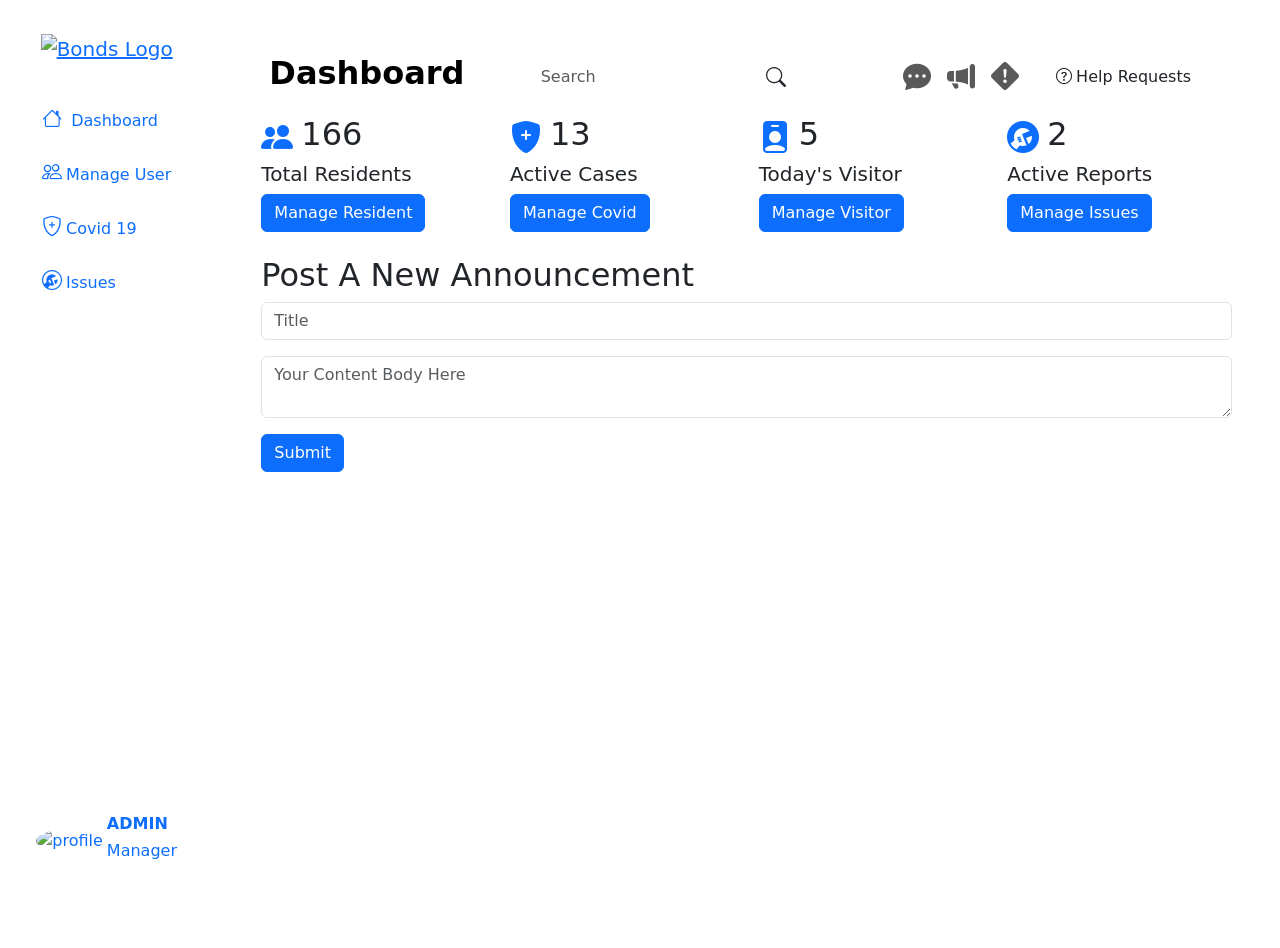
==== admin-dashboard.html @ 6b78538d "Add files via upload" ====
<!DOCTYPE html>
<html lang="en">

<head>
    <meta charset="UTF-8">
    <meta http-equiv="X-UA-Compatible" content="IE=edge">
    <meta name="viewport" content="width=device-width, initial-scale=1.0">
    <!-- Jquery CDN -->
    <script src="https://cdnjs.cloudflare.com/ajax/libs/jquery/3.6.0/jquery.min.js"
        integrity="sha512-894YE6QWD5I59HgZOGReFYm4dnWc1Qt5NtvYSaNcOP+u1T9qYdvdihz0PPSiiqn/+/3e7Jo4EaG7TubfWGUrMQ=="
        crossorigin="anonymous" referrerpolicy="no-referrer"></script>
    <!-- Favicon -->
    <link rel="icon" type="image/x-icon" href="assets/images/admin-favicon.png">
    <!-- Bootstrap CSS CDN -->
    <link href="https://cdn.jsdelivr.net/npm/bootstrap@5.1.3/dist/css/bootstrap.min.css" rel="stylesheet"
        integrity="sha384-1BmE4kWBq78iYhFldvKuhfTAU6auU8tT94WrHftjDbrCEXSU1oBoqyl2QvZ6jIW3" crossorigin="anonymous">
    <!-- Bootstrap ICON -->
    <link rel="stylesheet" href="https://cdn.jsdelivr.net/npm/bootstrap-icons@1.8.1/font/bootstrap-icons.css">
    <!-- D3JS -->
    <script src="https://d3js.org/d3.v4.js"></script>
    <!-- Datatable CSS CDN -->
    <link rel="stylesheet" href="https://cdn.datatables.net/1.11.5/css/jquery.dataTables.min.css">
    <!-- Datatable JS CDN -->
    <script src="https://cdn.datatables.net/1.11.5/js/jquery.dataTables.min.js"></script>
    <!-- Sweet Alert CDN -->
    <script src="//cdn.jsdelivr.net/npm/sweetalert2@11"></script>
    <link rel="stylesheet" href="assets/css/admin.css">
    <title>Bonds Admin</title>
</head>

<body>

    <!-- Outermost Container -->
    <div class="container-fluid">
        <!--Outer Row -->
        <div class="row flex-nowrap">

            <!--////////////////////
                Sidebar Start
            ////////////////////-->

            <div class="col-auto col-md-3 col-lg-3 col-xl-2 px-sm-2 py-4 pe-4 bg-white" id="sidebar">
                <div class="d-flex flex-column align-items-center align-items-sm-start px-3 pt-2 text-white min-vh-100">
                    <!-- Logo Area -->
                    <a class="mx-auto" id="logo" href="admin-dashboard.html"
                        class="d-flex align-items-center pb-3 mb-md-0 me-md-auto text-decoration-none">
                        <span class="fs-5 d-none d-sm-inline"><img src="assets/images/admin.png" alt="Bonds Logo"
                                width="150"></span>
                        <span class="fs-5 d-sm-none"><img src="assets/images/admin-favicon.png" alt="Bonds Logo"
                                width="30"></span>
                    </a>

                    <!-- Menu Start -->
                    <ul class="mx-auto nav nav-pills flex-column mb-sm-auto mb-0 align-items-center align-items-sm-start mt-4"
                        id="menu">
                        <li class="nav-item mt-2">
                            <a href="admin-dashboard.html" class="nav-link  menu_a">
                                <i class="fs-5 bi bi-house"></i> <span
                                    class="fs-6 ms-1 d-none d-sm-inline">Dashboard</span>
                            </a>
                        </li>

                        <li class="nav-item mt-2">
                            <a href="admin-manageuser.html" class="nav-link menu_a">
                                <i class="fs-5 bi bi-people"></i><span class="fs-6 ms-1 d-none d-sm-inline">Manage
                                    User</span>
                            </a>
                        </li>

                        <li class="nav-item mt-2">
                            <a href="admin-managecovid.html" class="nav-link menu_a">
                                <i class="fs-5 bi bi-shield-plus"></i><span class="fs-6 ms-1 d-none d-sm-inline">Covid
                                    19</span>
                            </a>
                        </li>

                        <li class="nav-item mt-2">
                            <a href="admin-maintenance.html" class="nav-link menu_a">
                                <i class="fs-5 bi bi-wrench-adjustable-circle"></i><span
                                    class="fs-6 ms-1 d-none d-sm-inline">Issues</span>
                            </a>
                        </li>

                    </ul>
                    <!-- Menu End -->
                    <hr>

                    <!-- Profile Start -->
                    <div class="dropdown w-100 mb-5 py-md-2" id="profile">
                        <a href="#" class=" text-decoration-none d-flex align-items-center justify-content-center"
                            id="dropdownUser1" data-bs-toggle="dropdown" aria-expanded="false">
                            <div class="">
                                <img src="assets/images/profile-image.png" alt="profile" width="50" height="50"
                                    class="rounded-circle">
                            </div>

                            <span class="d-none d-sm-inline ps-1">
                                <div class="">
                                    <h6 class="fw-bold">ADMIN</h6>
                                    <h6>Manager</h6>
                                </div>
                            </span>
                        </a>
                        <ul class="dropdown-menu dropdown-menu text-small shadow" aria-labelledby="dropdownUser1">
                            <li>
                                <a class="dropdown-item text-primary" href="profile.html">
                                    <i class="fs-6 bi bi-person"></i>
                                    <span class="ms-2">Profile</span>
                                </a>
                            </li>
                            <li>
                                <hr class="dropdown-divider">
                            </li>
                            <li><a class="dropdown-item text-danger" href="index.html">
                                    <i class="fs-6 bi bi-box-arrow-right"></i>
                                    <span class="ms-2">Logout</span>
                                </a></li>
                        </ul>
                    </div>
                    <!-- Profile End -->
                </div>
            </div>


            <!--////////////////////
                Sidebar End
            ////////////////////-->

            <!--////////////////////
                Right Container Start
            ////////////////////-->
            <div class="py-4 mx-4 col" id="right_container">

                <!--////////////////////
                    Top Bar Start
                ////////////////////-->

                <div class="container-fluid ps-2" id="topbar_container">
                    <nav class="navbar navbar-expand-lg navbar-light mt-3" id="topbar">
                        <div class="container-fluid">
                            <!-- Page Title -->
                            <h2 class="navbar-brand fw-bolder fs-2 mydarkgreen" id="page_title">Bonds Admin</h2>

                            <button class="navbar-toggler" type="button" data-bs-toggle="collapse"
                                data-bs-target="#navbarSupportedContent" aria-controls="navbarSupportedContent"
                                aria-expanded="false" aria-label="Toggle navigation">
                                <span class="navbar-toggler-icon"></span>
                            </button>
                            <span class="collapse navbar-collapse" id="navbarSupportedContent">
                                <form class="d-flex ms-auto me-auto p-0">
                                    <input class="form-control border-0 rounded-0 rounded-start" type="search"
                                        placeholder="Search" aria-label="Search" id="top_searchbar">
                                    <button class="btn btn-outline-none bg-white rounded-0 rounded-end w-md-25"
                                        type="submit"><i class="bi bi-search fs-5"></i></button>
                                </form>

                                <ul class="navbar-nav ms-auto me-3">

                                    <!-- chat icon -->
                                    <li class="nav-item dropdown">

                                        <a title="Messages" class="nav-link" href="#" id="notification-dropdown"
                                            role="button" data-bs-toggle="dropdown" aria-expanded="false">
                                            <i class="mygreen bi bi-chat-dots-fill fs-3"></i>
                                        </a>
                                        <ul class="dropdown-menu dropdown-menu-end"
                                            aria-labelledby="notification-dropdown">
                                            <li><a class="dropdown-item" href="#"><img class="rounded-circle"
                                                        src="assets/images/profile-image.png" width="30" alt="">I Love
                                                    You</a>
                                                <hr class="dropdown-divider">
                                            </li>
                                            <li><a class="dropdown-item" href="#"><img class="rounded-circle"
                                                        src="assets/images/profile-image.png" width="30" alt="">I Hate
                                                    You</a>
                                                <hr class="dropdown-divider">
                                            </li>
                                            <li><a class="dropdown-item" href="#"><img class="rounded-circle"
                                                        src="assets/images/profile-image.png" width="30" alt="">I Want
                                                    You</a>
                                                <hr class="dropdown-divider">
                                            </li>
                                            <!-- <li><hr class="dropdown-divider"></li> -->
                                            <li><a class="dropdown-item text-center mygreen" href="chat.html">View All
                                                    Chats</a></li>
                                        </ul>
                                    </li>
                                    <!-- chat icon end -->
                                    <li class="nav-item dropdown">

                                        <a title="Announcements" class="nav-link" href="#" id="notification-dropdown"
                                            role="button" data-bs-toggle="dropdown" aria-expanded="false">
                                            <i class="mygreen bi bi-megaphone-fill fs-3"></i>
                                        </a>
                                        <ul class="dropdown-menu dropdown-menu-end"
                                            aria-labelledby="notification-dropdown">
                                            <li><a class="dropdown-item" href="#">Admin Have Made an Announcement</a>
                                            </li>

                                            <li>
                                                <hr class="dropdown-divider">
                                            </li>
                                            <li><a class="dropdown-item" href="#">Basketball Competition 6pm</a></li>
                                            <li>
                                                <hr class="dropdown-divider">
                                            </li>
                                            <li><a class="dropdown-item" href="#">Electric Cutoff 8-10pm</a></li>
                                            <li>
                                                <hr class="dropdown-divider">
                                            </li>
                                            <li><a class="dropdown-item text-center mygreen"
                                                    href="admin-announcement.html">View All Announcements</a></li>
                                        </ul>
                                    </li>
                                    <li class="nav-item dropdown">

                                        <a title="Make Report" class="nav-link" role="button" data-bs-toggle="modal"
                                            data-bs-target="#exampleModal">
                                            <i class="mygreen bi bi-exclamation-diamond-fill fs-3"></i>
                                        </a>
                                    </li>

                                </ul>
                                <button label="Get Suppport" class="me-lg-3 btn btn_mygreen"><i
                                        class="bi bi-question-circle me-1"></i>Help Requests</button>

                            </span>
                        </div>
                    </nav>
                </div>


                <!--////////////////////
                     Top Bar End
                ////////////////////-->

                <!-- Container Under Right Container -->
                <div class="container main_content_container">
                    <div class="row">

                        <!-- ***************************************************************
                                     PUT YOUR CONTENT BELOW 
                 *******************************************************************-->
                        <div class="col-md-6 col-lg-3 mt-4 mt-lg-0">
                            <div class="mycontainer">
                                <div class="d-flex align-items-center py-auto">
                                    <i class="bi bi-people-fill fs-2 text-primary"></i>
                                    <h2 class="ms-2">166</h2>
                                </div>
                                <h5>Total Residents</h5>
                                <a href="admin-manageuser.html" class="btn btn-primary">Manage Resident</a>
                            </div>
                        </div>

                        <div class="col-md-6 col-lg-3 mt-4 mt-lg-0 ">
                            <div class="mycontainer">
                                <div class="d-flex align-items-center py-auto">
                                    <i class="bi bi-shield-fill-plus fs-2 text-primary"></i>
                                    <h2 class="ms-2">13</h2>
                                </div>
                                <h5>Active Cases</h5>
                                <a href="admin-managecovid.html" class="btn btn-primary">Manage Covid</a>
                            </div>
                        </div>

                        <div class="col-md-6 col-lg-3 mt-4 mt-lg-0 ">
                            <div class="mycontainer">
                                <div class="d-flex align-items-center py-auto">
                                    <i class="bi bi-person-badge-fill fs-2 text-primary"></i>
                                    <h2 class="ms-2">5</h2>
                                </div>
                                <h5>Today's Visitor</h5>
                                <a href="admin-manageuser.html#VisitorTable" class="btn btn-primary">Manage Visitor</a>
                            </div>
                        </div>

                        <div class="col-md-6 col-lg-3 mt-4 mt-lg-0">
                            <div class="mycontainer">
                                <div class="d-flex align-items-center py-auto">
                                    <i class="bi bi-wrench-adjustable-circle-fill fs-2 text-primary"></i>
                                    <h2 class="ms-2">2</h2>
                                </div>
                                <h5>Active Reports</h5>
                                <a href="admin-maintenance.html" class="btn btn-primary">Manage Issues</a>
                            </div>
                        </div>


                        <!-- Post Announcement -->
                        <div class="col-12 mt-4">
                            <div class="mycontainer ">
                                <h2>Post A New Announcement</h2>
                                <form id="annoucement-form">
                                    <div class="input-group mb-3">
                                        <input type="text" class="form-control" id="title" placeholder="Title">
                                    </div>
                                    <div class="input-group mb-3">
                                        <textarea class="form-control" id="content"
                                            placeholder="Your Content Body Here"></textarea>
                                    </div>

                                </form>
                                <button class="btn btn-primary" onclick="submitAnnouncement()">Submit</button>
                            </div>
                        </div>




                        <!-- Scrollable modal -->
                        <div class="modal fade" id="exampleModal" tabindex="-1" aria-labelledby="exampleModalLabel"
                            aria-hidden="true">
                            <div class="modal-dialog modal-dialog-scrollable">
                                <div class="modal-content">
                                    <div class="modal-header">
                                        <h5 class="modal-title" id="exampleModalLabel">Modal</h5>
                                        <button type="button" class="btn-close" data-bs-dismiss="modal"
                                            aria-label="Close"></button>
                                    </div>
                                    <div class="modal-body">
                                        Lorem ipsum dolor sit amet consectetur adipisicing elit. In laudantium
                                        voluptatum, eius sunt obcaecati at magni dolor, accusantium quas temporibus
                                        natus sit autem minima dignissimos rerum saepe earum qui perferendis distinctio
                                        esse ipsam odio totam ex. Facilis suscipit quod quibusdam, veniam,
                                        necessitatibus adipisci cumque nisi tenetur unde possimus quisquam nemo iste
                                        quae ab eaque explicabo placeat quia error alias laborum, voluptate rem odit eos
                                        harum? Minus natus quam unde, aperiam tempora voluptatibus ex expedita fugiat
                                        atque dolorum aspernatur reprehenderit odio sit omnis, eaque ullam nam labore
                                        ipsum suscipit asperiores! Perferendis excepturi quos, debitis vel eum officiis?
                                        Odit eligendi, eveniet, et nesciunt sequi veniam quisquam officiis amet eius
                                        minima doloremque dolore tempora sit voluptatibus beatae perspiciatis aspernatur
                                        accusamus asperiores veritatis! Reprehenderit, deserunt consectetur sit id
                                        inventore optio recusandae voluptatibus, adipisci eos quaerat esse, mollitia
                                        tempore? Dolore quae maiores cum animi earum nam ullam perferendis nulla
                                        excepturi, aperiam similique, illo et recusandae tempore magni. Minus fuga
                                        nostrum iusto libero aspernatur magni, fugit quasi consequuntur, sint fugiat
                                        deleniti obcaecati at temporibus blanditiis, nemo velit tempora aliquam officiis
                                        tempore. Facilis, libero, distinctio ipsam fugiat velit aperiam praesentium
                                        nulla temporibus ipsa aut deleniti beatae facere totam corrupti! Autem rem
                                        praesentium quis rerum, quod vitae placeat delectus a optio, iure aliquid culpa
                                        velit saepe animi, explicabo itaque temporibus. Molestiae cupiditate saepe
                                        voluptatum magni earum, quaerat quae recusandae quis aliquam commodi nam neque
                                        aliquid blanditiis, debitis reprehenderit. Unde est harum, dolorem tempora
                                        cumque, cum dolor minus velit aliquid fugit quaerat illo, tenetur illum.
                                        Incidunt inventore sapiente voluptas impedit, tempora deleniti placeat debitis
                                        nesciunt! Vitae eum autem nemo, incidunt tempora soluta eos iste ab, libero
                                        dolore magni saepe! Minima minus reiciendis voluptatibus libero est nostrum iste
                                        nisi. Provident, aperiam eligendi, libero ratione accusamus totam corporis
                                        praesentium officia natus vero amet ducimus saepe cum quia quis maxime itaque!
                                        Alias at labore numquam iste sint accusantium qui et. Eos distinctio, temporibus
                                        voluptatibus modi incidunt at unde aspernatur. Enim architecto ut quidem ipsam
                                        nemo tempore quae voluptates nobis non qui! Quae sit non amet molestias? Odit
                                        unde inventore a temporibus molestiae, pariatur blanditiis placeat. Reiciendis
                                        dolorum distinctio saepe atque quod? Temporibus minus nihil dolores, quia
                                        eveniet distinctio nostrum ut facere illo vero iste suscipit ipsa laboriosam
                                        obcaecati praesentium harum id excepturi unde maiores! Dolore dignissimos
                                        aspernatur quas, quos deleniti quo nihil iste autem dicta. Aliquam aperiam
                                        eligendi veritatis laudantium ex sequi culpa minus consectetur voluptate eaque
                                        sed autem neque accusantium itaque, saepe fugiat fuga excepturi? Reiciendis ad
                                        architecto hic natus amet optio incidunt saepe tenetur ex eum qui quo
                                        voluptatem, nesciunt, quod maiores accusamus est aliquam? Culpa laborum optio
                                        officiis perspiciatis maiores voluptates, eaque aliquid nemo? Reprehenderit
                                        sequi explicabo cupiditate dicta optio consequuntur iste neque quos id quisquam
                                        error quae incidunt, ut aliquam nostrum! Sit voluptatem mollitia omnis nemo
                                        officia repellendus porro blanditiis cumque architecto magnam, quae hic sequi
                                        voluptas repellat numquam molestiae atque dignissimos magni ipsa delectus
                                        dolorem. Sequi aliquam fuga iusto nobis nam perferendis quaerat veniam harum
                                        alias minus! Animi id reprehenderit, obcaecati eos, accusamus quidem
                                        voluptatibus natus atque suscipit porro provident. Fuga nostrum ad nesciunt?
                                        Commodi doloremque impedit voluptates provident! Recusandae enim consequuntur
                                        voluptas, eius obcaecati aut rerum nihil error dolor repudiandae ducimus nisi,
                                        fuga iusto reiciendis aliquam praesentium atque ratione cupiditate quibusdam
                                        saepe eum blanditiis accusantium. Numquam quas tempora, aut repellendus nostrum
                                        quibusdam. Incidunt velit temporibus veniam facere molestiae, qui sint quis
                                        aliquid, fuga laboriosam optio alias tenetur ab cupiditate ducimus, adipisci
                                        nemo. Deleniti fugit deserunt ullam eaque eius, tempora veniam dolores molestiae
                                        odit, voluptate numquam quos vitae tempore quisquam alias quibusdam
                                        necessitatibus sit eligendi nobis obcaecati sequi autem, non mollitia ipsam.
                                        Voluptatum laboriosam earum numquam maxime dolores, deserunt cupiditate est
                                        reiciendis alias incidunt itaque animi quod ea? Placeat ab quia, doloremque
                                        maxime earum amet nobis quasi. Fugit nihil iusto in distinctio consectetur quam
                                        optio aperiam ducimus exercitationem beatae necessitatibus impedit delectus,
                                        cumque earum ea. Totam commodi hic delectus unde dicta. Placeat laboriosam,
                                        sequi officia ipsum libero provident eius, ipsa iste repudiandae delectus qui
                                        quas odit modi repellendus? Voluptates fugiat ipsam totam in, quia esse tempora,
                                        cum dolorum repellendus molestiae animi suscipit qui optio, dolorem ullam rerum
                                        modi sit reprehenderit architecto non. Repellendus amet totam commodi quasi
                                        obcaecati doloribus ut esse ad quaerat! Id illo maxime molestias, facilis
                                        tempore odio sequi amet itaque corrupti. Ipsa, fuga! Ex fuga explicabo quis
                                        facilis, neque perspiciatis sequi maiores rerum modi expedita vitae similique
                                        impedit eaque optio accusantium quidem necessitatibus error asperiores ipsum ab
                                        autem? Dicta, itaque non. Provident, quasi odit accusamus ipsam ipsum aut dolore
                                        odio sunt omnis ipsa pariatur perspiciatis tempora ex blanditiis! Reprehenderit
                                        at expedita corporis explicabo repudiandae blanditiis deleniti, eaque enim
                                        incidunt ad, est consectetur deserunt id rem. At facilis quam, iusto impedit
                                        quae modi. Reprehenderit natus debitis suscipit consequuntur et, recusandae
                                        voluptas dolor pariatur laboriosam nostrum culpa delectus a nemo sint blanditiis
                                        provident qui, fuga corrupti repudiandae id, expedita deserunt earum ex!
                                        Nesciunt repudiandae minus fugit iure sequi ipsa perspiciatis repellendus
                                        laborum odio similique fuga ut repellat laudantium sapiente dolorum mollitia
                                        reprehenderit, esse debitis quidem? Eos quae officiis voluptatibus adipisci vero
                                        praesentium eum laboriosam incidunt explicabo provident debitis voluptatum
                                        possimus doloremque est, fugiat consectetur. Natus quia tenetur deserunt
                                        voluptates dolor laboriosam neque sapiente? Praesentium architecto molestiae
                                        dicta nobis saepe illum ipsum in doloremque, dolore voluptas. Quas odit dicta
                                        corporis nesciunt fugit nisi, omnis consequuntur temporibus non tenetur facere
                                        laudantium placeat minus! Temporibus quae tenetur rerum earum quas neque debitis
                                        beatae at distinctio provident totam velit quibusdam eveniet voluptates deserunt
                                        aperiam reprehenderit, quam sunt modi, assumenda sint sapiente ipsa cumque ea!
                                        Quas fuga voluptates harum necessitatibus alias voluptatum, ipsa saepe
                                        reprehenderit. Rerum blanditiis neque tempore beatae ad optio quia obcaecati
                                        aperiam corporis quibusdam repudiandae ipsa voluptates voluptatum, non quas
                                        ipsum, consectetur doloremque fugit provident voluptate quidem perferendis
                                        possimus? Cupiditate magni illum, laborum voluptas a beatae accusantium ab eaque
                                        quis, velit consequatur debitis minus rerum rem optio nulla asperiores corrupti
                                        tempora harum neque quibusdam, commodi aspernatur modi? Dicta soluta quam
                                        suscipit nostrum illum sint dolore? Quia, incidunt fugit quas itaque pariatur
                                        accusantium dicta velit, blanditiis dolorem veritatis animi!
                                    </div>
                                    <div class="modal-footer">
                                        <button type="button" class="btn btn-secondary"
                                            data-bs-dismiss="modal">Close</button>
                                    </div>
                                </div>
                            </div>
                        </div>
                        <!-- Modal End -->

                        <!-- ### CHANGE the innner text TO CHANGE THE TOPBAR TITLE -->
                        <script>$("#page_title").text("Dashboard")</script>
                        <!-- ### CHANGE the innner text TO CHANGE THE TITLE -->
                        <script>$("title").text("Admin | Dashboard")</script>
                        <!-- (Included In This file Only)Manage Covid JS -->
                        <script src="assets/js/announcement.js"></script>

                        <!-- ***************************************************************
                            PUT YOUR CONTENT ABOVE (remember to change title)
                 *******************************************************************-->
                    </div><!-- END Row under Right Container -->
                </div>
                <!--END Container under Right Container  -->
            </div>
            <!--END Right Container  -->
        </div> <!-- END Row -->
    </div> <!-- END Outermost Container -->

    <!-- Bootstrap JS CDN -->
    <script src="https://cdn.jsdelivr.net/npm/bootstrap@5.1.3/dist/js/bootstrap.bundle.min.js"
        integrity="sha384-ka7Sk0Gln4gmtz2MlQnikT1wXgYsOg+OMhuP+IlRH9sENBO0LRn5q+8nbTov4+1p"
        crossorigin="anonymous"></script>
    <!-- Fontawesome CDN -->
    <script src="https://kit.fontawesome.com/db51efbc0b.js" crossorigin="anonymous"></script>
    <!-- My Custom JS -->
    <script src="assets/js/script.js"></script>

</body>

</html>
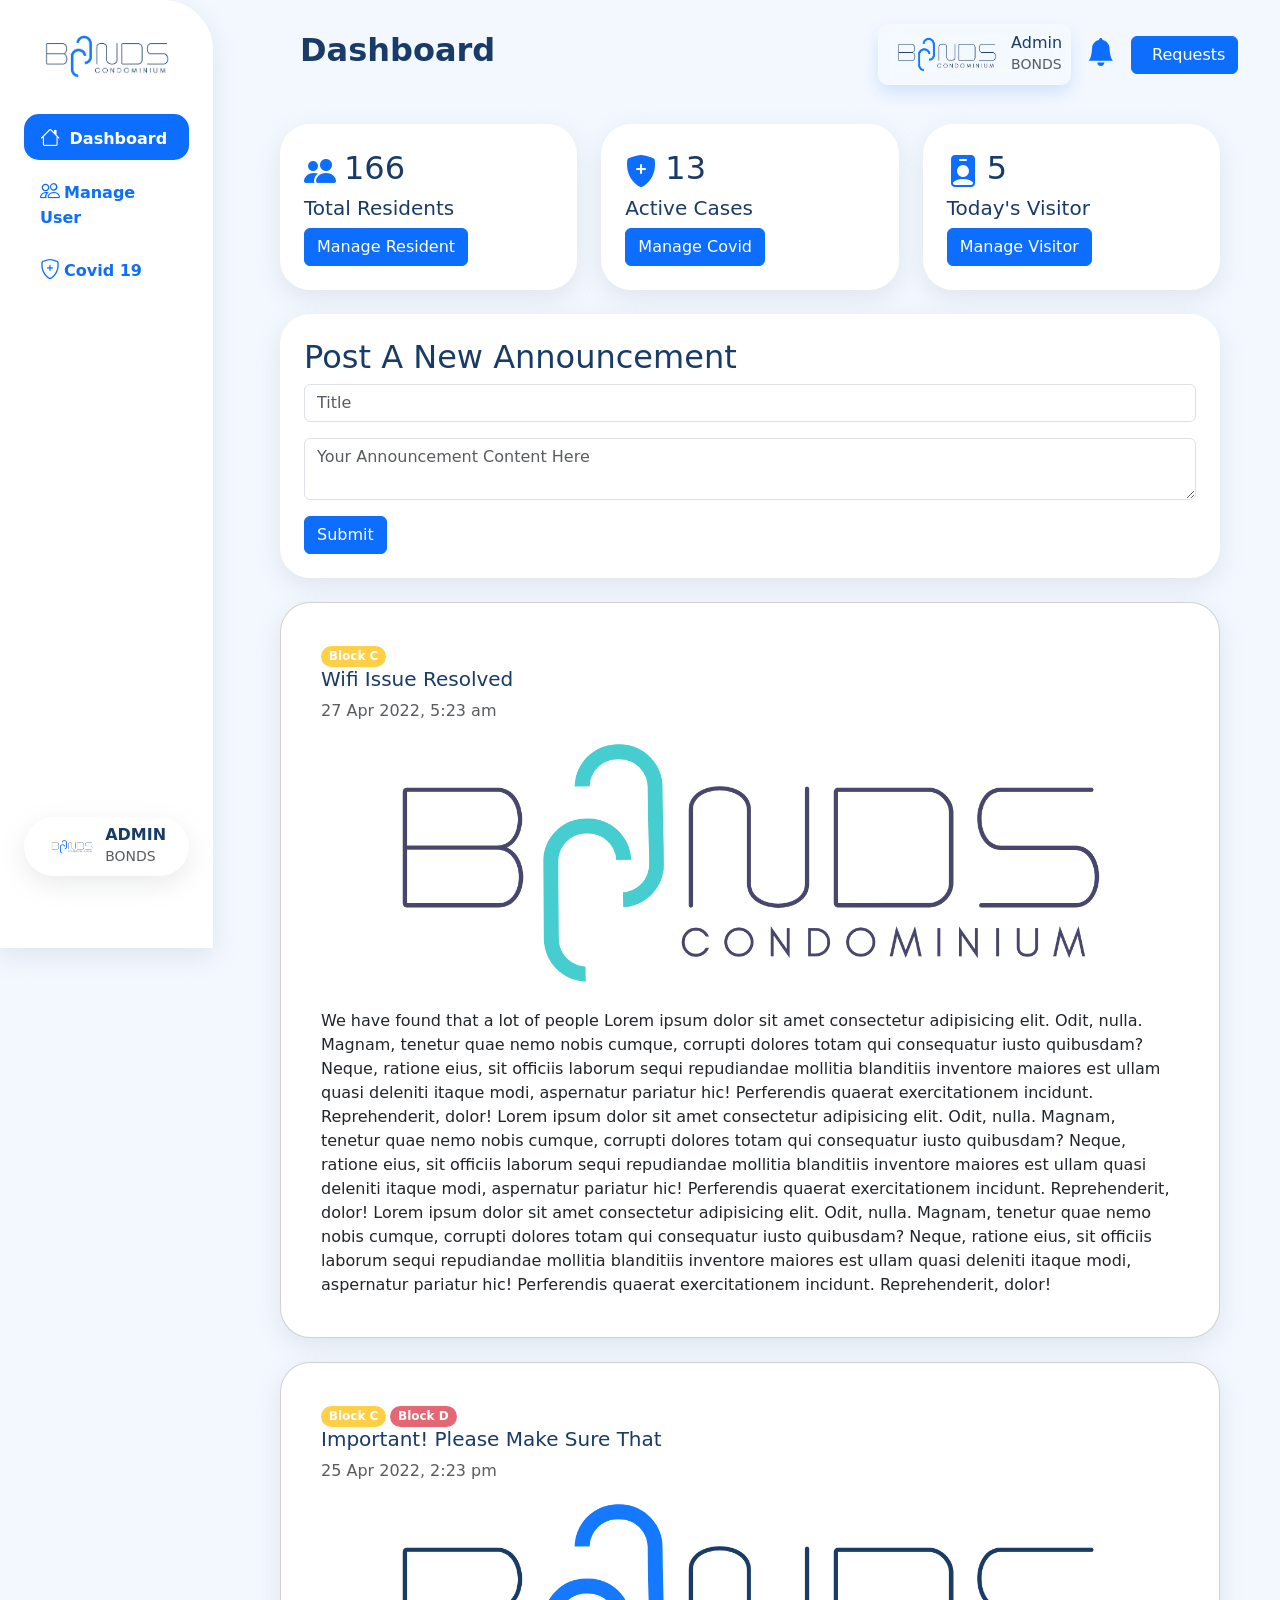
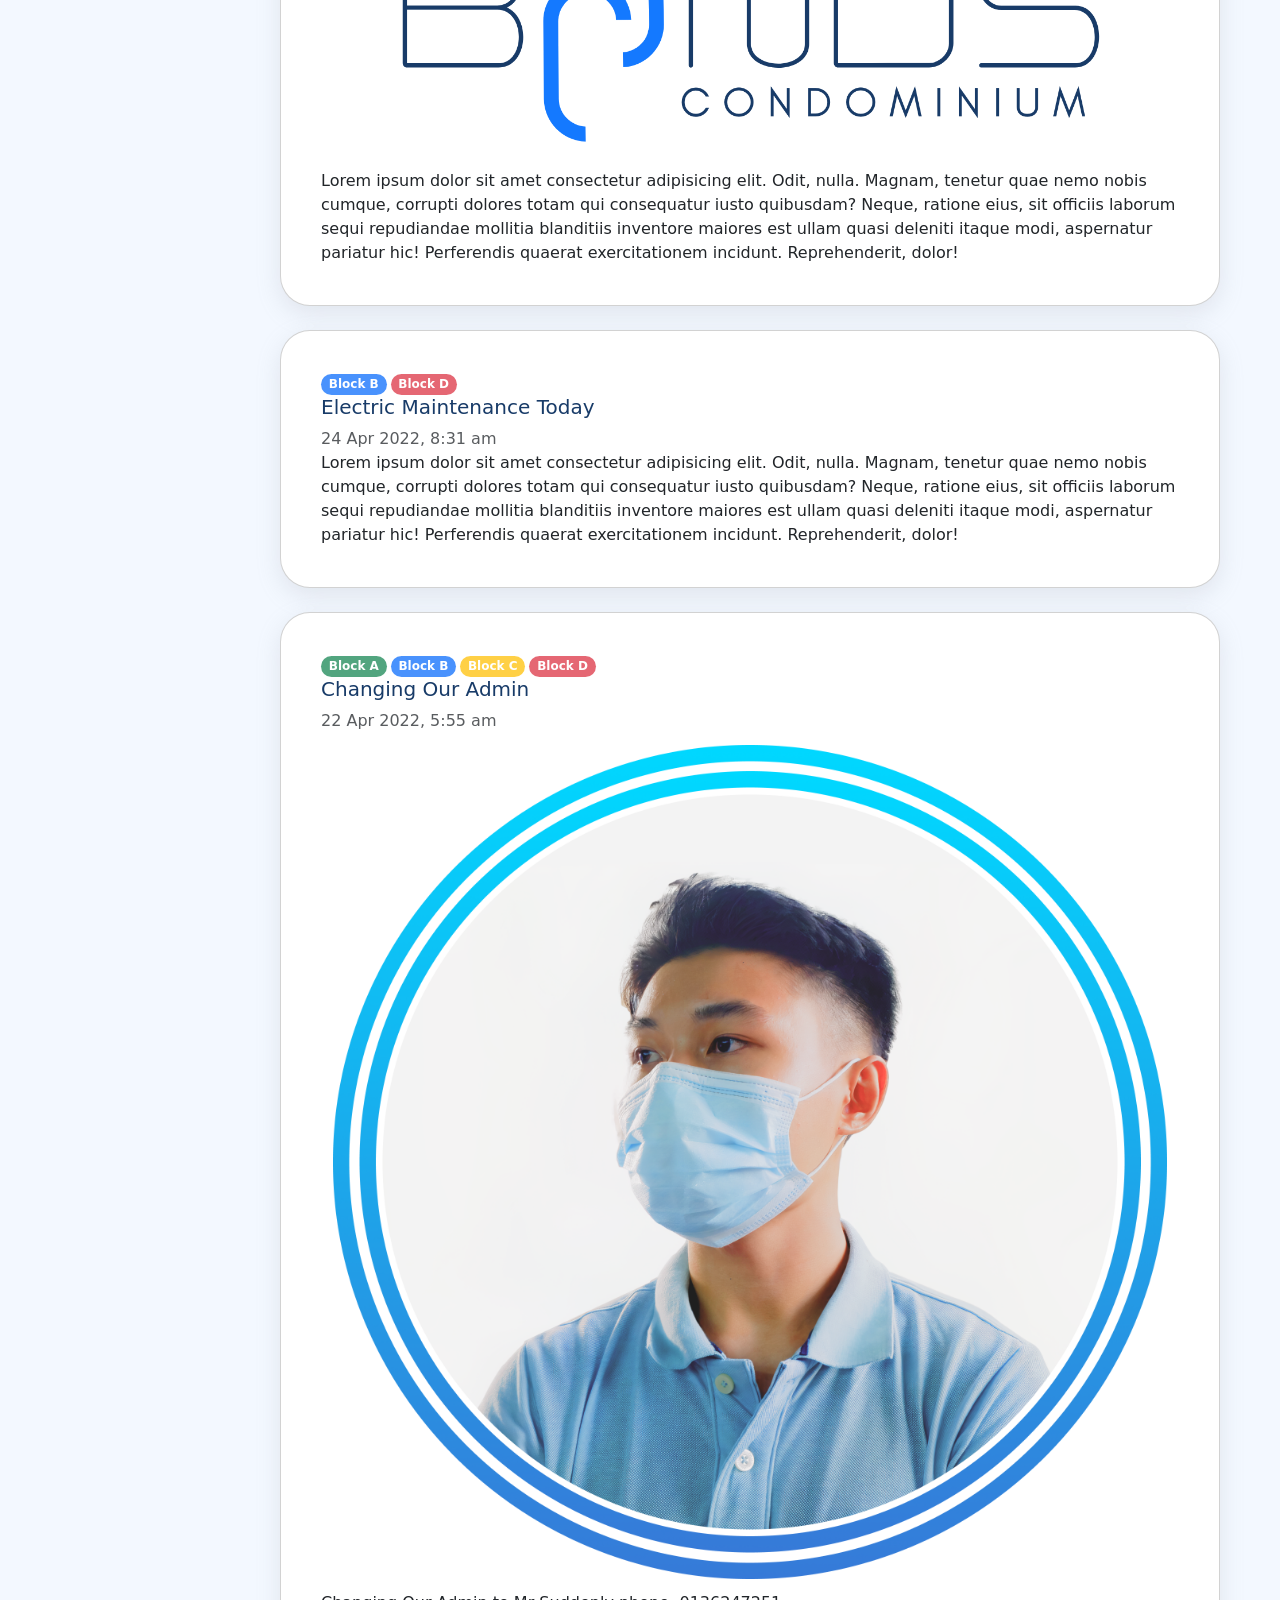
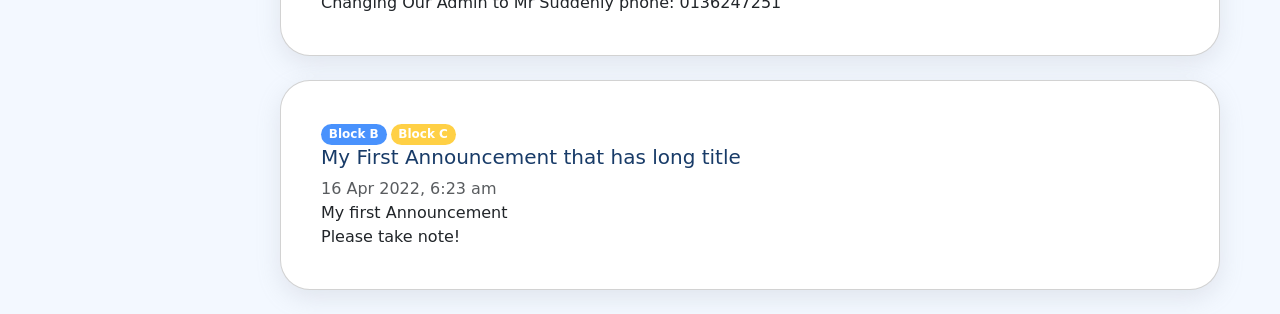
==== commit 521e35fe: "overall fixing style and make it consistent for submission" ====
--- a/admin-dashboard.html
+++ b/admin-dashboard.html
@@ -24,6 +24,8 @@
     <script src="https://cdn.datatables.net/1.11.5/js/jquery.dataTables.min.js"></script>
     <!-- Sweet Alert CDN -->
     <script src="//cdn.jsdelivr.net/npm/sweetalert2@11"></script>
+    <!-- ChatJS CDN -->
+    <script src="https://cdn.jsdelivr.net/npm/chart.js"></script>
     <link rel="stylesheet" href="assets/css/admin.css">
     <title>Bonds Admin</title>
 </head>
@@ -74,12 +76,6 @@
                             </a>
                         </li>
 
-                        <li class="nav-item mt-2">
-                            <a href="admin-maintenance.html" class="nav-link menu_a">
-                                <i class="fs-5 bi bi-wrench-adjustable-circle"></i><span
-                                    class="fs-6 ms-1 d-none d-sm-inline">Issues</span>
-                            </a>
-                        </li>
 
                     </ul>
                     <!-- Menu End -->
@@ -90,27 +86,18 @@
                         <a href="#" class=" text-decoration-none d-flex align-items-center justify-content-center"
                             id="dropdownUser1" data-bs-toggle="dropdown" aria-expanded="false">
                             <div class="">
-                                <img src="assets/images/profile-image.png" alt="profile" width="50" height="50"
-                                    class="rounded-circle">
+                                <img src="assets/images/admin.png" alt="profile" width=50 class="rounded-circle">
                             </div>
 
                             <span class="d-none d-sm-inline ps-1">
-                                <div class="">
-                                    <h6 class="fw-bold">ADMIN</h6>
-                                    <h6>Manager</h6>
+                                <div class="ms-1">
+                                    <h6 class="fw-bold py-0 my-0">ADMIN</h6>
+                                    <small class="text-muted py-0 my-0">BONDS</small>
                                 </div>
                             </span>
                         </a>
                         <ul class="dropdown-menu dropdown-menu text-small shadow" aria-labelledby="dropdownUser1">
-                            <li>
-                                <a class="dropdown-item text-primary" href="profile.html">
-                                    <i class="fs-6 bi bi-person"></i>
-                                    <span class="ms-2">Profile</span>
-                                </a>
-                            </li>
-                            <li>
-                                <hr class="dropdown-divider">
-                            </li>
+                            
                             <li><a class="dropdown-item text-danger" href="index.html">
                                     <i class="fs-6 bi bi-box-arrow-right"></i>
                                     <span class="ms-2">Logout</span>
@@ -139,7 +126,7 @@
                     <nav class="navbar navbar-expand-lg navbar-light mt-3" id="topbar">
                         <div class="container-fluid">
                             <!-- Page Title -->
-                            <h2 class="navbar-brand fw-bolder fs-2 mydarkgreen" id="page_title">Bonds Admin</h2>
+                            <h2 class="navbar-brand fw-bolder fs-2 mydarkgreen" id="page_title">Bonds App</h2>
 
                             <button class="navbar-toggler" type="button" data-bs-toggle="collapse"
                                 data-bs-target="#navbarSupportedContent" aria-controls="navbarSupportedContent"
@@ -147,83 +134,65 @@
                                 <span class="navbar-toggler-icon"></span>
                             </button>
                             <span class="collapse navbar-collapse" id="navbarSupportedContent">
-                                <form class="d-flex ms-auto me-auto p-0">
-                                    <input class="form-control border-0 rounded-0 rounded-start" type="search"
-                                        placeholder="Search" aria-label="Search" id="top_searchbar">
-                                    <button class="btn btn-outline-none bg-white rounded-0 rounded-end w-md-25"
-                                        type="submit"><i class="bi bi-search fs-5"></i></button>
-                                </form>
-
-                                <ul class="navbar-nav ms-auto me-3">
-
-                                    <!-- chat icon -->
-                                    <li class="nav-item dropdown">
-
-                                        <a title="Messages" class="nav-link" href="#" id="notification-dropdown"
-                                            role="button" data-bs-toggle="dropdown" aria-expanded="false">
-                                            <i class="mygreen bi bi-chat-dots-fill fs-3"></i>
-                                        </a>
-                                        <ul class="dropdown-menu dropdown-menu-end"
-                                            aria-labelledby="notification-dropdown">
-                                            <li><a class="dropdown-item" href="#"><img class="rounded-circle"
-                                                        src="assets/images/profile-image.png" width="30" alt="">I Love
-                                                    You</a>
-                                                <hr class="dropdown-divider">
-                                            </li>
-                                            <li><a class="dropdown-item" href="#"><img class="rounded-circle"
-                                                        src="assets/images/profile-image.png" width="30" alt="">I Hate
-                                                    You</a>
-                                                <hr class="dropdown-divider">
-                                            </li>
-                                            <li><a class="dropdown-item" href="#"><img class="rounded-circle"
-                                                        src="assets/images/profile-image.png" width="30" alt="">I Want
-                                                    You</a>
-                                                <hr class="dropdown-divider">
-                                            </li>
-                                            <!-- <li><hr class="dropdown-divider"></li> -->
-                                            <li><a class="dropdown-item text-center mygreen" href="chat.html">View All
-                                                    Chats</a></li>
+                                
+                                <ul class="navbar-nav ms-auto">
+                                    
+                                    <!-- topbar profile start -->
+                                    <li class="nav-item dropdown ms-auto me-1">
+                                        <a href="profile.html" class="text-decoration-none" id="dropdownUser2" data-bs-toggle="dropdown" aria-expanded="false">
+                                            <div class="text-nowrap glassmorphism p-2" id="topbar_profile">
+                                                <div class="d-flex">
+                                                    <div class="my-auto">
+                                                        <img class="rounded-circle" src="assets/images/admin.png" alt="profile picture" height="40">
+                                                    </div>
+                                                    <div class="ms-1">
+                                                        <h6 class="py-0 my-0">Admin</h6>
+                                                        <small class="text-muted py-0 my-0">BONDS</small>
+                                                    </div>
+                                                </div>
+                                            </div>
+                                         </a>
+                                         <ul class="dropdown-menu mt-1"
+                                            aria-labelledby="dropdownUser2">
+                                            <li>
+                                                <a class="dropdown-item text-danger" href="index.html">
+                                                    <i class="fs-5 bi bi-box-arrow-right"></i>
+                                                    <span class="ms-2">Logout</span>
+                                                </a>
+                                            </li>
                                         </ul>
                                     </li>
-                                    <!-- chat icon end -->
-                                    <li class="nav-item dropdown">
+                                    <!-- topbar profile end -->
+
+                                    <li class="nav-item dropdown mx-1">
 
                                         <a title="Announcements" class="nav-link" href="#" id="notification-dropdown"
                                             role="button" data-bs-toggle="dropdown" aria-expanded="false">
-                                            <i class="mygreen bi bi-megaphone-fill fs-3"></i>
+                                            <i class="mygreen bi bi-bell-fill fs-3"></i>
                                         </a>
-                                        <ul class="dropdown-menu dropdown-menu-end"
+                                        <ul class="dropdown-menu"
                                             aria-labelledby="notification-dropdown">
-                                            <li><a class="dropdown-item" href="#">Admin Have Made an Announcement</a>
-                                            </li>
-
+                                            <li class="pt-0"><a class="dropdown-item text-wrap" href="#">Admin changed your covid status from...</a>
+                                            </li>
                                             <li>
                                                 <hr class="dropdown-divider">
                                             </li>
-                                            <li><a class="dropdown-item" href="#">Basketball Competition 6pm</a></li>
+                                            <li><a class="dropdown-item text-wrap" href="#">Admin approved your request at _</a></li>
                                             <li>
                                                 <hr class="dropdown-divider">
                                             </li>
-                                            <li><a class="dropdown-item" href="#">Electric Cutoff 8-10pm</a></li>
+                                            <li><a class="dropdown-item text-wrap" href="#">Your update covid report has been processed...</a></li>
                                             <li>
                                                 <hr class="dropdown-divider">
                                             </li>
                                             <li><a class="dropdown-item text-center mygreen"
-                                                    href="admin-announcement.html">View All Announcements</a></li>
+                                                    href="announcement.html">View All Notifications</a></li>
                                         </ul>
                                     </li>
-                                    <li class="nav-item dropdown">
-
-                                        <a title="Make Report" class="nav-link" role="button" data-bs-toggle="modal"
-                                            data-bs-target="#exampleModal">
-                                            <i class="mygreen bi bi-exclamation-diamond-fill fs-3"></i>
-                                        </a>
-                                    </li>
 
                                 </ul>
-                                <button label="Get Suppport" class="me-lg-3 btn btn_mygreen"><i
-                                        class="bi bi-question-circle me-1"></i>Help Requests</button>
-
+                                <a href="https://mail.google.com/mail/u/0/" target="_blank"  title="Send Email" class="mx-1 btn btn_mygreen">
+                                    <i class="fa-solid fa-file me-2"></i>Requests</a>
                             </span>
                         </div>
                     </nav>
@@ -241,7 +210,8 @@
                         <!-- ***************************************************************
                                      PUT YOUR CONTENT BELOW 
                  *******************************************************************-->
-                        <div class="col-md-6 col-lg-3 mt-4 mt-lg-0">
+                 <div class="row p-0">
+                        <div class="col-md-6 col-lg-4 mt-4 mt-lg-0">
                             <div class="mycontainer">
                                 <div class="d-flex align-items-center py-auto">
                                     <i class="bi bi-people-fill fs-2 text-primary"></i>
@@ -252,7 +222,7 @@
                             </div>
                         </div>
 
-                        <div class="col-md-6 col-lg-3 mt-4 mt-lg-0 ">
+                        <div class="col-md-6 col-lg-4 mt-4 mt-lg-0 ">
                             <div class="mycontainer">
                                 <div class="d-flex align-items-center py-auto">
                                     <i class="bi bi-shield-fill-plus fs-2 text-primary"></i>
@@ -263,7 +233,7 @@
                             </div>
                         </div>
 
-                        <div class="col-md-6 col-lg-3 mt-4 mt-lg-0 ">
+                        <div class="col-md-6 col-lg-4 mt-4 mt-lg-0 ">
                             <div class="mycontainer">
                                 <div class="d-flex align-items-center py-auto">
                                     <i class="bi bi-person-badge-fill fs-2 text-primary"></i>
@@ -273,157 +243,37 @@
                                 <a href="admin-manageuser.html#VisitorTable" class="btn btn-primary">Manage Visitor</a>
                             </div>
                         </div>
-
-                        <div class="col-md-6 col-lg-3 mt-4 mt-lg-0">
-                            <div class="mycontainer">
-                                <div class="d-flex align-items-center py-auto">
-                                    <i class="bi bi-wrench-adjustable-circle-fill fs-2 text-primary"></i>
-                                    <h2 class="ms-2">2</h2>
-                                </div>
-                                <h5>Active Reports</h5>
-                                <a href="admin-maintenance.html" class="btn btn-primary">Manage Issues</a>
-                            </div>
-                        </div>
-
+                </div>
 
                         <!-- Post Announcement -->
-                        <div class="col-12 mt-4">
-                            <div class="mycontainer ">
-                                <h2>Post A New Announcement</h2>
-                                <form id="annoucement-form">
-                                    <div class="input-group mb-3">
-                                        <input type="text" class="form-control" id="title" placeholder="Title">
-                                    </div>
-                                    <div class="input-group mb-3">
-                                        <textarea class="form-control" id="content"
-                                            placeholder="Your Content Body Here"></textarea>
-                                    </div>
-
-                                </form>
-                                <button class="btn btn-primary" onclick="submitAnnouncement()">Submit</button>
-                            </div>
-                        </div>
-
-
-
-
-                        <!-- Scrollable modal -->
-                        <div class="modal fade" id="exampleModal" tabindex="-1" aria-labelledby="exampleModalLabel"
-                            aria-hidden="true">
-                            <div class="modal-dialog modal-dialog-scrollable">
-                                <div class="modal-content">
-                                    <div class="modal-header">
-                                        <h5 class="modal-title" id="exampleModalLabel">Modal</h5>
-                                        <button type="button" class="btn-close" data-bs-dismiss="modal"
-                                            aria-label="Close"></button>
-                                    </div>
-                                    <div class="modal-body">
-                                        Lorem ipsum dolor sit amet consectetur adipisicing elit. In laudantium
-                                        voluptatum, eius sunt obcaecati at magni dolor, accusantium quas temporibus
-                                        natus sit autem minima dignissimos rerum saepe earum qui perferendis distinctio
-                                        esse ipsam odio totam ex. Facilis suscipit quod quibusdam, veniam,
-                                        necessitatibus adipisci cumque nisi tenetur unde possimus quisquam nemo iste
-                                        quae ab eaque explicabo placeat quia error alias laborum, voluptate rem odit eos
-                                        harum? Minus natus quam unde, aperiam tempora voluptatibus ex expedita fugiat
-                                        atque dolorum aspernatur reprehenderit odio sit omnis, eaque ullam nam labore
-                                        ipsum suscipit asperiores! Perferendis excepturi quos, debitis vel eum officiis?
-                                        Odit eligendi, eveniet, et nesciunt sequi veniam quisquam officiis amet eius
-                                        minima doloremque dolore tempora sit voluptatibus beatae perspiciatis aspernatur
-                                        accusamus asperiores veritatis! Reprehenderit, deserunt consectetur sit id
-                                        inventore optio recusandae voluptatibus, adipisci eos quaerat esse, mollitia
-                                        tempore? Dolore quae maiores cum animi earum nam ullam perferendis nulla
-                                        excepturi, aperiam similique, illo et recusandae tempore magni. Minus fuga
-                                        nostrum iusto libero aspernatur magni, fugit quasi consequuntur, sint fugiat
-                                        deleniti obcaecati at temporibus blanditiis, nemo velit tempora aliquam officiis
-                                        tempore. Facilis, libero, distinctio ipsam fugiat velit aperiam praesentium
-                                        nulla temporibus ipsa aut deleniti beatae facere totam corrupti! Autem rem
-                                        praesentium quis rerum, quod vitae placeat delectus a optio, iure aliquid culpa
-                                        velit saepe animi, explicabo itaque temporibus. Molestiae cupiditate saepe
-                                        voluptatum magni earum, quaerat quae recusandae quis aliquam commodi nam neque
-                                        aliquid blanditiis, debitis reprehenderit. Unde est harum, dolorem tempora
-                                        cumque, cum dolor minus velit aliquid fugit quaerat illo, tenetur illum.
-                                        Incidunt inventore sapiente voluptas impedit, tempora deleniti placeat debitis
-                                        nesciunt! Vitae eum autem nemo, incidunt tempora soluta eos iste ab, libero
-                                        dolore magni saepe! Minima minus reiciendis voluptatibus libero est nostrum iste
-                                        nisi. Provident, aperiam eligendi, libero ratione accusamus totam corporis
-                                        praesentium officia natus vero amet ducimus saepe cum quia quis maxime itaque!
-                                        Alias at labore numquam iste sint accusantium qui et. Eos distinctio, temporibus
-                                        voluptatibus modi incidunt at unde aspernatur. Enim architecto ut quidem ipsam
-                                        nemo tempore quae voluptates nobis non qui! Quae sit non amet molestias? Odit
-                                        unde inventore a temporibus molestiae, pariatur blanditiis placeat. Reiciendis
-                                        dolorum distinctio saepe atque quod? Temporibus minus nihil dolores, quia
-                                        eveniet distinctio nostrum ut facere illo vero iste suscipit ipsa laboriosam
-                                        obcaecati praesentium harum id excepturi unde maiores! Dolore dignissimos
-                                        aspernatur quas, quos deleniti quo nihil iste autem dicta. Aliquam aperiam
-                                        eligendi veritatis laudantium ex sequi culpa minus consectetur voluptate eaque
-                                        sed autem neque accusantium itaque, saepe fugiat fuga excepturi? Reiciendis ad
-                                        architecto hic natus amet optio incidunt saepe tenetur ex eum qui quo
-                                        voluptatem, nesciunt, quod maiores accusamus est aliquam? Culpa laborum optio
-                                        officiis perspiciatis maiores voluptates, eaque aliquid nemo? Reprehenderit
-                                        sequi explicabo cupiditate dicta optio consequuntur iste neque quos id quisquam
-                                        error quae incidunt, ut aliquam nostrum! Sit voluptatem mollitia omnis nemo
-                                        officia repellendus porro blanditiis cumque architecto magnam, quae hic sequi
-                                        voluptas repellat numquam molestiae atque dignissimos magni ipsa delectus
-                                        dolorem. Sequi aliquam fuga iusto nobis nam perferendis quaerat veniam harum
-                                        alias minus! Animi id reprehenderit, obcaecati eos, accusamus quidem
-                                        voluptatibus natus atque suscipit porro provident. Fuga nostrum ad nesciunt?
-                                        Commodi doloremque impedit voluptates provident! Recusandae enim consequuntur
-                                        voluptas, eius obcaecati aut rerum nihil error dolor repudiandae ducimus nisi,
-                                        fuga iusto reiciendis aliquam praesentium atque ratione cupiditate quibusdam
-                                        saepe eum blanditiis accusantium. Numquam quas tempora, aut repellendus nostrum
-                                        quibusdam. Incidunt velit temporibus veniam facere molestiae, qui sint quis
-                                        aliquid, fuga laboriosam optio alias tenetur ab cupiditate ducimus, adipisci
-                                        nemo. Deleniti fugit deserunt ullam eaque eius, tempora veniam dolores molestiae
-                                        odit, voluptate numquam quos vitae tempore quisquam alias quibusdam
-                                        necessitatibus sit eligendi nobis obcaecati sequi autem, non mollitia ipsam.
-                                        Voluptatum laboriosam earum numquam maxime dolores, deserunt cupiditate est
-                                        reiciendis alias incidunt itaque animi quod ea? Placeat ab quia, doloremque
-                                        maxime earum amet nobis quasi. Fugit nihil iusto in distinctio consectetur quam
-                                        optio aperiam ducimus exercitationem beatae necessitatibus impedit delectus,
-                                        cumque earum ea. Totam commodi hic delectus unde dicta. Placeat laboriosam,
-                                        sequi officia ipsum libero provident eius, ipsa iste repudiandae delectus qui
-                                        quas odit modi repellendus? Voluptates fugiat ipsam totam in, quia esse tempora,
-                                        cum dolorum repellendus molestiae animi suscipit qui optio, dolorem ullam rerum
-                                        modi sit reprehenderit architecto non. Repellendus amet totam commodi quasi
-                                        obcaecati doloribus ut esse ad quaerat! Id illo maxime molestias, facilis
-                                        tempore odio sequi amet itaque corrupti. Ipsa, fuga! Ex fuga explicabo quis
-                                        facilis, neque perspiciatis sequi maiores rerum modi expedita vitae similique
-                                        impedit eaque optio accusantium quidem necessitatibus error asperiores ipsum ab
-                                        autem? Dicta, itaque non. Provident, quasi odit accusamus ipsam ipsum aut dolore
-                                        odio sunt omnis ipsa pariatur perspiciatis tempora ex blanditiis! Reprehenderit
-                                        at expedita corporis explicabo repudiandae blanditiis deleniti, eaque enim
-                                        incidunt ad, est consectetur deserunt id rem. At facilis quam, iusto impedit
-                                        quae modi. Reprehenderit natus debitis suscipit consequuntur et, recusandae
-                                        voluptas dolor pariatur laboriosam nostrum culpa delectus a nemo sint blanditiis
-                                        provident qui, fuga corrupti repudiandae id, expedita deserunt earum ex!
-                                        Nesciunt repudiandae minus fugit iure sequi ipsa perspiciatis repellendus
-                                        laborum odio similique fuga ut repellat laudantium sapiente dolorum mollitia
-                                        reprehenderit, esse debitis quidem? Eos quae officiis voluptatibus adipisci vero
-                                        praesentium eum laboriosam incidunt explicabo provident debitis voluptatum
-                                        possimus doloremque est, fugiat consectetur. Natus quia tenetur deserunt
-                                        voluptates dolor laboriosam neque sapiente? Praesentium architecto molestiae
-                                        dicta nobis saepe illum ipsum in doloremque, dolore voluptas. Quas odit dicta
-                                        corporis nesciunt fugit nisi, omnis consequuntur temporibus non tenetur facere
-                                        laudantium placeat minus! Temporibus quae tenetur rerum earum quas neque debitis
-                                        beatae at distinctio provident totam velit quibusdam eveniet voluptates deserunt
-                                        aperiam reprehenderit, quam sunt modi, assumenda sint sapiente ipsa cumque ea!
-                                        Quas fuga voluptates harum necessitatibus alias voluptatum, ipsa saepe
-                                        reprehenderit. Rerum blanditiis neque tempore beatae ad optio quia obcaecati
-                                        aperiam corporis quibusdam repudiandae ipsa voluptates voluptatum, non quas
-                                        ipsum, consectetur doloremque fugit provident voluptate quidem perferendis
-                                        possimus? Cupiditate magni illum, laborum voluptas a beatae accusantium ab eaque
-                                        quis, velit consequatur debitis minus rerum rem optio nulla asperiores corrupti
-                                        tempora harum neque quibusdam, commodi aspernatur modi? Dicta soluta quam
-                                        suscipit nostrum illum sint dolore? Quia, incidunt fugit quas itaque pariatur
-                                        accusantium dicta velit, blanditiis dolorem veritatis animi!
-                                    </div>
-                                    <div class="modal-footer">
-                                        <button type="button" class="btn btn-secondary"
-                                            data-bs-dismiss="modal">Close</button>
-                                    </div>
-                                </div>
-                            </div>
-                        </div>
+                        <div class="row p-0">
+
+                            <div class="col-12 mx-lg-auto mt-4">
+                                <!-- announcement submit form -->
+                                <div class="mycontainer">
+                                    <h2>Post A New Announcement</h2>
+                                    <form id="annoucement-form">
+                                        <div class="input-group mb-3">
+                                            <input type="text" class="form-control" id="title" placeholder="Title">
+                                        </div>
+                                        <div class="input-group mb-3">
+                                            <textarea class="form-control" id="content"
+                                                placeholder="Your Announcement Content Here"></textarea>
+                                        </div>
+                                        <!-- TODO: 
+                                            -Make Checkbox to target Blocks
+                                            -image upload input
+                                        -->
+                                    </form>
+                                    <button class="btn btn-primary" onclick="submitAnnouncement()">Submit</button>
+                                </div>
+    
+                                <!-- Announcement Container -->
+                                <div id="announcement_container"></div>
+                            </div>
+                        </div>
+                        
+
                         <!-- Modal End -->
 
                         <!-- ### CHANGE the innner text TO CHANGE THE TOPBAR TITLE -->
--- a/assets/css/admin.css
+++ b/assets/css/admin.css
@@ -0,0 +1,327 @@
+/* 
+ADMIN CSS
+COMMON Values:
+
+box-shadow: rgba(149, 157, 165, 0.2) 0px 8px 24px;
+#F3F8FF light-blue bg
+#0d6efd primary-blue
+#183B68 dark-blue
+*/
+
+/********************
+Global Theme 
+********************/
+html,body{
+    padding: 0;
+    margin: 0;
+    background-color: #F3F8FF;
+    width: 100%;
+    height: 100vh;
+
+}
+
+.mycontainer{
+    box-shadow: rgba(149, 157, 165, 0.2) 0px 8px 24px;
+    border-radius: 30px !important;
+    background-color: white !important;
+    padding: 1.5rem !important;
+}
+
+.btn_mygreen,	
+.bg_mygreen {	
+  background-color: #0d6efd;	
+  border-color: #0d6efd;	
+  color: #fff;	
+}
+
+.btn_mygreen:hover,
+.btn_mygreen:focus{
+    color: #fff;
+    background-color:#0d6efd;
+    border-color: #0d6efd;
+    /* transition: 0.25s;
+    transform: translateY(-0.25em); */
+}
+
+a{
+    color: #0d6efd;
+}
+
+a:hover{
+    color: #0d6efd;
+}
+
+.mygreen {	
+    color: #0d6efd;	
+}
+
+
+.mydarkgreen, h1,h2,h3,h4,h5,h6{
+  color: #183B68;
+}
+/* remove the bluecolor when clicked on dropdown item tab */
+.dropdown-item:focus{
+  background: none !important;
+  color: black;
+}
+
+/* Scroll Bar */
+/* width */
+::-webkit-scrollbar {
+    width: 10px;
+  }
+  
+  /* Track */
+  ::-webkit-scrollbar-track {
+    box-shadow: inset 0 0 5px grey; 
+    border-radius: 10px;
+  }
+   
+  /* Handle */
+  ::-webkit-scrollbar-thumb {
+    background: #0d6efd; 
+    border-radius: 10px;
+  }
+  
+  /* Handle on hover */
+  ::-webkit-scrollbar-thumb:hover {
+    background: rgba(13, 110, 253, 0.75);
+}
+
+
+/********************
+Global Theme End 
+********************/
+
+
+
+
+/********************
+Styling Sidebar 
+********************/
+
+#sidebar{
+    border-radius: 0 50px 0 0;
+    z-index: 20;
+    position: fixed;
+    box-shadow: rgba(149, 157, 165, 0.2) 0px 8px 24px;
+}
+
+/* Change The Sidebar Nav Item To Fill Width */
+.nav-item{
+    width: 100%;
+}
+
+.nav-pills .nav-link.active, .nav-pills .show>.nav-link{
+    background-color: #0d6efd;
+    color: white;
+}
+
+#menu .nav-link{
+    border-radius: 15px;
+    font-weight: bold;
+}
+
+.nav-link{
+    color: #0d6efd;
+}
+
+.nav-link:hover{
+    color: #0d6efd;
+    opacity: 0.8;
+}
+
+#menu .nav-link:hover:not(.active){
+    background-color: #F3F8FF;
+}
+
+#profile{
+    box-shadow: rgba(149, 157, 165, 0.2) 0px 8px 24px;
+    border-radius: 30px !important;
+    background-color: white !important;
+}
+
+#profile:hover, #topbar_profile:hover {
+  transform: translate3d(0, -3px, 0 );
+  box-shadow: 0 2rem 5rem 0 rgba(0, 0, 0, 0.1);
+}
+
+
+/********************
+ Sidebar End 
+********************/
+
+
+
+
+/********************
+Styling Topbar 
+********************/
+
+#topbar_container{
+    padding: 0 5% 0 0;
+    top:0;
+    background-color: #F3F8FF;
+    position: fixed;
+    z-index: 10;
+}
+
+#page_title{
+    color: #183B68;
+}
+
+/* Responsive Sidebar with topbar and right container width */
+@media (max-width: 575.98px) {
+    #right_container {
+      padding-left: 25%;
+    }
+    #topbar {
+      width: 65%;
+    }
+  }
+  @media (min-width: 576px) {
+    #right_container {
+      padding-left: 35%;
+    }
+    #topbar {
+      width: 55%;
+    }
+  }
+  @media (min-width: 768px) {
+    #right_container {
+      padding-left: 30%;
+    }
+    #topbar {
+      width: 70%;
+    }
+  }
+  @media (min-width: 1200px) {
+    #right_container {
+      padding-left: 20%;
+    }
+    #topbar {
+      width: 80%;
+    }
+  }
+  @media (min-width: 1500px) {
+    #right_container {
+      padding-left: 20%;
+    }
+    #topbar {
+      width: 80%;
+    }
+  }
+  /* Responsive bar end */
+
+#top_searchbar:focus, .btn:focus{
+    outline: none !important;
+    box-shadow: none;  
+}
+
+/* profile background glassmor effect */
+.glassmorphism{
+  background: rgba(255, 255, 255, 0.15);
+  box-shadow: 0 8px 16px 0 rgba(13, 109, 253, 0.15);
+  backdrop-filter: blur( 10px );
+  -webkit-backdrop-filter: blur( 1    4px );
+  border-radius: 10px;
+  border: 1px solid rgba( 255, 255, 255, 0.15);
+  cursor: pointer;
+}
+
+/********************
+Topbar End 
+********************/
+
+/********************
+Main Content Continer (inside right container below the topbar)  
+********************/
+.main_content_container{
+    margin-top:100px ;
+}
+
+/********************
+Main Content Container End 
+********************/
+
+
+/********************
+Datatable Start (Manage Covid and User) 
+********************/
+
+#UserTableBody tr,
+#RequestTableBody tr,
+#report_table tr
+:hover{
+    cursor: pointer;
+}
+
+/* all paginate button */
+.dataTables_wrapper .dataTables_paginate span .paginate_button {
+  font-weight: bold;
+  height: 50px;
+  width: 50px;
+  padding: 0;
+  margin-left: 0px;
+  margin: 0 2px;
+  line-height: 50px;
+  text-align: center;
+  font-size: 18px;
+  border-radius: 1rem;
+  color: #0d6efd !important;
+  border: 0 !important;
+} 
+
+/* To Style the datatable pagination prev and next button*/
+.dataTables_wrapper .dataTables_paginate .paginate_button.previous, 
+.dataTables_wrapper .dataTables_paginate .paginate_button.next {
+  margin-left: 0px;
+  font-size: 18px;
+  font-weight: bold;
+  margin: 0 2px;
+  border: 0 !important;
+  height: 50px;
+  width: 50px;
+  padding: 0;
+  border-radius: 1rem;
+  line-height: 54px;
+  display: inline-block;
+  color: #0d6efd !important;
+}
+/* next previous */
+.dataTables_wrapper .dataTables_paginate .paginate_button.previous:hover, 
+.dataTables_wrapper .dataTables_paginate .paginate_button.next:hover{
+  background: #0d6efd !important;
+  color: #ffffff !important;
+}
+
+/* current button */
+.dataTables_wrapper .dataTables_paginate span .paginate_button.current{
+  color: #0d6efd !important;
+  background: #ffffff !important;
+} 
+.dataTables_wrapper .dataTables_paginate span .paginate_button.current:hover{
+  background: #0d6efd !important;
+  color: #ffffff !important;
+} 
+
+
+
+/* other paginate hover */
+.paginate_button:hover{
+    background: #0d6efd !important;
+    border:#0d6efd !important;
+    color: white !important;
+}
+
+/* outer */
+.dataTables_paginate {
+  border-radius: 1rem;
+  margin-top: 10px;
+  background: #F3F8FF;
+  padding: 5px 5px;
+}
+
+/********************
+Datatable End
+********************/
